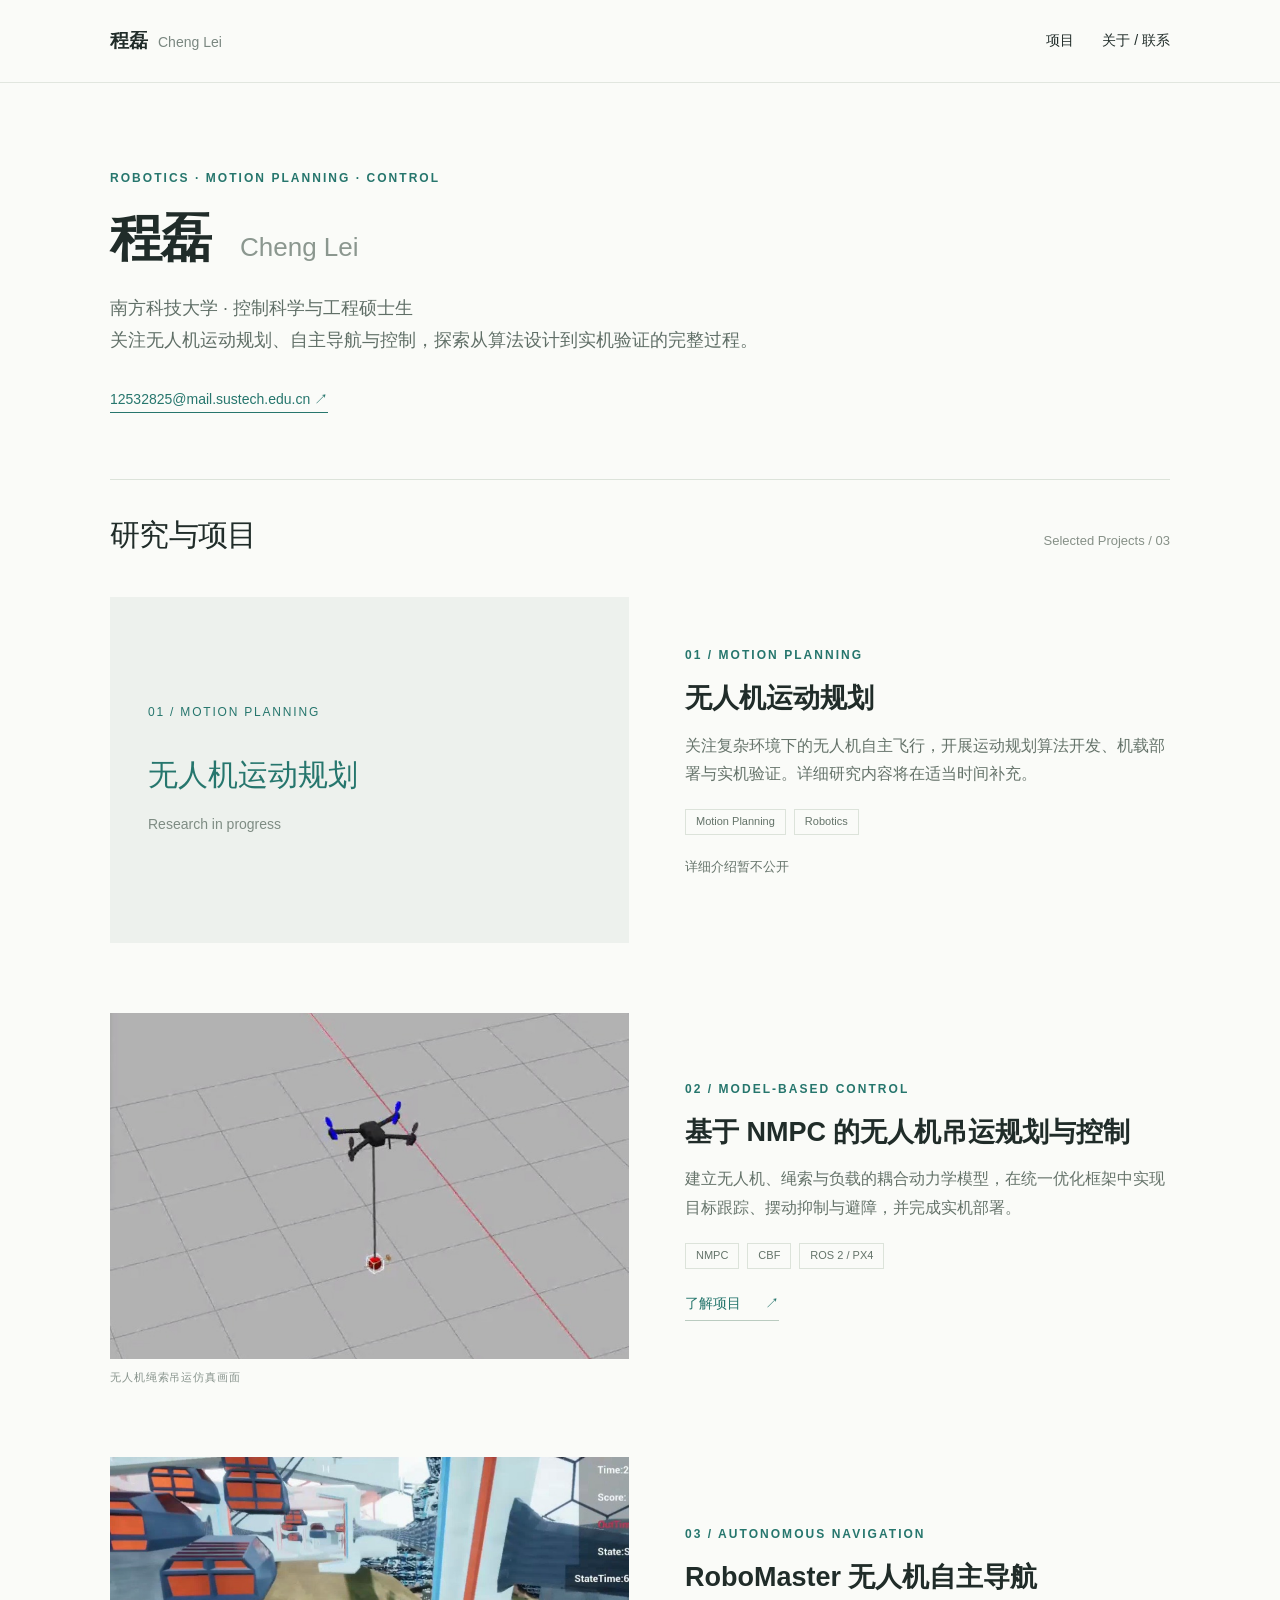
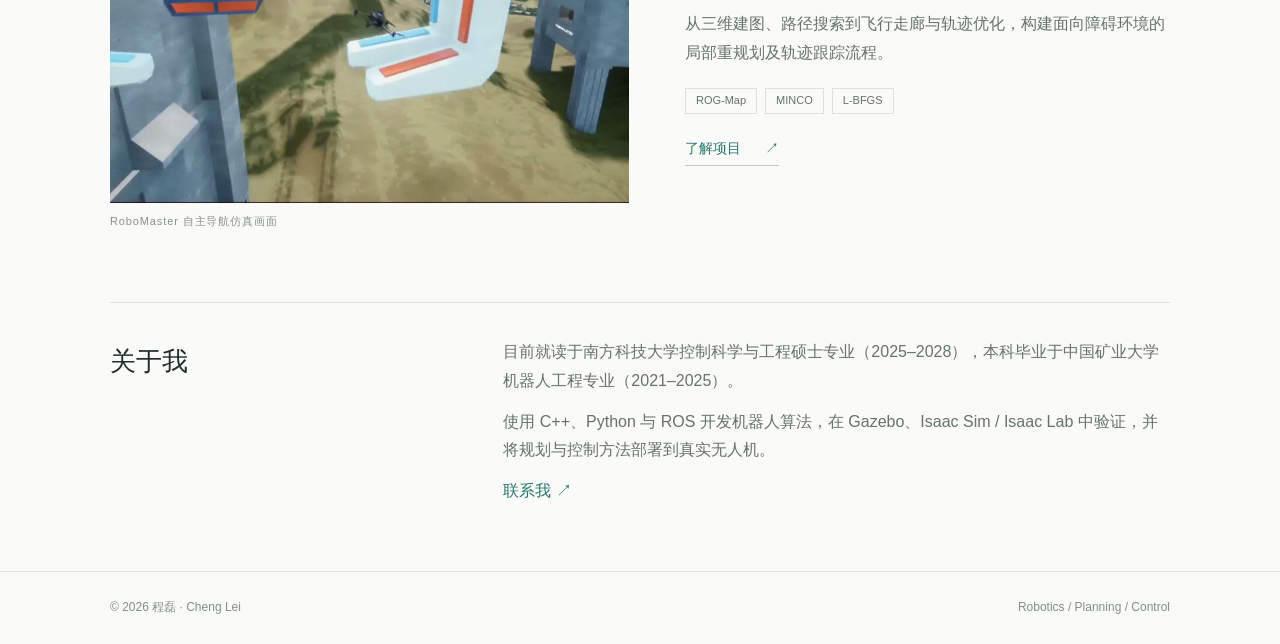
==== index.html @ 15f7917d "Publish public portfolio without research under review" ====
<!doctype html><html lang="zh-CN"><head><meta charset="utf-8"><meta name="viewport" content="width=device-width,initial-scale=1"><title>个人主页 · 程磊</title><meta name="description" content="程磊的机器人与无人机项目：学习式轨迹规划、NMPC 吊运控制与自主导航。"><link rel="icon" href="favicon.svg" type="image/svg+xml"><link rel="stylesheet" href="style.css"></head><body><header><nav><a class="brand" href="index.html">程磊<span>Cheng Lei</span></a><div class="navlinks"><a href="index.html#projects">项目</a><a href="index.html#about">关于 / 联系</a></div></nav></header><main class="wrap"><section class="hero"><div class="eyebrow">Robotics · Motion Planning · Control</div><h1>程磊 <span>Cheng Lei</span></h1><p>南方科技大学 · 控制科学与工程硕士生<br>关注无人机运动规划、自主导航与控制，探索从算法设计到实机验证的完整过程。</p><a class="contactlink" href="mailto:12532825@mail.sustech.edu.cn">12532825@mail.sustech.edu.cn ↗</a></section><section id="projects"><div class="sectionhead"><h2>研究与项目</h2><span>Selected Projects / 03</span></div><article class="project"><div class="public-project-visual" aria-hidden="true"><span>01 / MOTION PLANNING</span><strong>无人机运动规划</strong><small>Research in progress</small></div><div><div class="eyebrow">01 / Motion Planning</div><h3>无人机运动规划</h3><p>关注复杂环境下的无人机自主飞行，开展运动规划算法开发、机载部署与实机验证。详细研究内容将在适当时间补充。</p><div class="tags"><span class="tag">Motion Planning</span><span class="tag">Robotics</span></div><p class="pending">详细介绍暂不公开</p></div></article><article class="project"><div><a class="cover" href="nmpc.html" aria-label="查看基于 NMPC 的无人机吊运规划与控制"><img src="nmpc.jpg" alt="无人机绳索吊运仿真画面" loading="lazy" ></a><div class="caption">无人机绳索吊运仿真画面</div></div><div><div class="eyebrow">02 / Model-based control</div><h3><a href="nmpc.html">基于 NMPC 的无人机吊运规划与控制</a></h3><p>建立无人机、绳索与负载的耦合动力学模型，在统一优化框架中实现目标跟踪、摆动抑制与避障，并完成实机部署。</p><div class="tags"><span class="tag">NMPC</span><span class="tag">CBF</span><span class="tag">ROS 2 / PX4</span></div><a class="more" href="nmpc.html">了解项目 <span aria-hidden="true">↗</span></a></div></article><article class="project"><div><a class="cover" href="rmua.html" aria-label="查看RoboMaster 无人机自主导航"><img src="rmua.jpg" alt="RoboMaster 自主导航仿真画面" loading="lazy" ></a><div class="caption">RoboMaster 自主导航仿真画面</div></div><div><div class="eyebrow">03 / Autonomous navigation</div><h3><a href="rmua.html">RoboMaster 无人机自主导航</a></h3><p>从三维建图、路径搜索到飞行走廊与轨迹优化，构建面向障碍环境的局部重规划及轨迹跟踪流程。</p><div class="tags"><span class="tag">ROG-Map</span><span class="tag">MINCO</span><span class="tag">L-BFGS</span></div><a class="more" href="rmua.html">了解项目 <span aria-hidden="true">↗</span></a></div></article></section><section id="about" class="about"><h2>关于我</h2><div><p>目前就读于南方科技大学控制科学与工程硕士专业（2025–2028），本科毕业于中国矿业大学机器人工程专业（2021–2025）。</p><p>使用 C++、Python 与 ROS 开发机器人算法，在 Gazebo、Isaac Sim / Isaac Lab 中验证，并将规划与控制方法部署到真实无人机。</p><a class="email" href="mailto:12532825@mail.sustech.edu.cn">联系我 ↗</a></div></section></main><footer><div class="wrap footerline"><span>© 2026 程磊 · Cheng Lei</span><span>Robotics / Planning / Control</span></div></footer></body></html>
---- style.css ----
*{box-sizing:border-box}html{scroll-behavior:smooth;scroll-padding-top:90px}body{margin:0;background:#fafbf8;color:#202c29;font:16px/1.8 -apple-system,BlinkMacSystemFont,"Segoe UI","Noto Sans CJK SC",sans-serif}a{color:inherit;text-decoration:none}a:focus-visible{outline:3px solid #26766d;outline-offset:6px}header{border-bottom:1px solid #e1e6df;background:#fafbf8}nav{max-width:1120px;margin:auto;height:82px;display:flex;align-items:center;justify-content:space-between;padding:0 30px}.brand{font-size:19px;font-weight:650}.brand span{font-weight:400;color:#7a8780;margin-left:10px;font-size:14px}.navlinks{display:flex;gap:28px;font-size:14px}.wrap{max-width:1120px;margin:auto;padding:0 30px}.hero{padding:85px 0 65px;max-width:760px}.eyebrow{font-size:12px;letter-spacing:.17em;text-transform:uppercase;color:#26766d;font-weight:600}h1{font-size:52px;line-height:1.2;letter-spacing:-.035em;margin:17px 0 23px}h1 span{font-size:26px;color:#8b978f;font-weight:400;letter-spacing:0;margin-left:17px}.hero p{font-size:18px;color:#606f67;max-width:690px}.contactlink{display:inline-block;margin-top:12px;border-bottom:1px solid #26766d;font-size:14px;color:#26766d}.sectionhead{display:flex;align-items:baseline;justify-content:space-between;border-top:1px solid #dce3da;padding-top:28px;margin-bottom:35px}.sectionhead h2{font-size:30px;margin:0;font-weight:500;letter-spacing:-.025em}.sectionhead span{font-size:13px;color:#869087}.project{display:grid;grid-template-columns:1.07fr 1fr;gap:56px;align-items:center;margin-bottom:70px}.cover{display:block;overflow:hidden;background:#edf1ed}.cover img{display:block;width:100%;aspect-ratio:3/2;object-fit:cover;transition:transform .4s}.cover:hover img{transform:scale(1.025)}.caption{font-size:11px;letter-spacing:.08em;color:#87938c;margin:9px 0 0}.project h3{font-size:27px;line-height:1.45;margin:13px 0 13px;font-weight:600}.project h3 a:hover{color:#26766d}.project p{color:#65736a;margin:0}.tags{display:flex;gap:8px;flex-wrap:wrap;margin:20px 0}.tag{font-size:11px;border:1px solid #dce3da;padding:2px 10px;color:#647369}.more{display:inline-flex;gap:24px;color:#26766d;font-size:14px;border-bottom:1px solid #bacbc0;padding-bottom:4px}.about{padding:35px 0 65px;display:grid;grid-template-columns:1fr 2fr;gap:60px;border-top:1px solid #dce3da}.about h2{font-size:26px;font-weight:500;margin:0}.about p{margin:0 0 12px;color:#65736a}.email{color:#26766d}footer{border-top:1px solid #dce3da;color:#829087;font-size:12px;padding:25px 0}.footerline{display:flex;justify-content:space-between}.back{display:inline-block;font-size:13px;color:#68796e;margin:32px 0 0}.detailhero{padding:38px 0 36px;max-width:920px}.detailhero h1{font-size:41px;line-height:1.4;margin:15px 0}.subtitle{color:#819087;font-size:16px}.detailhero .lead{font-size:18px;color:#647369}.detailcover{width:100%;max-height:510px;object-fit:contain;background:#edf1ed}.metrics{display:grid;grid-template-columns:repeat(3,1fr);border-top:1px solid #dce3da;border-bottom:1px solid #dce3da;padding:30px 0;margin:45px 0 65px}.metric{padding:0 25px;border-right:1px solid #dce3da}.metric:last-child{border:none}.metric strong{display:block;font-size:28px;font-weight:500}.metric span{font-size:13px;color:#7c8981}.detailsection{display:grid;grid-template-columns:220px 1fr;gap:40px;margin:55px 0}.detailsection h2{font-size:24px;font-weight:500;margin:0}.detailsection p{color:#65736a;margin-top:0}.flow{list-style:none;padding:0;margin:0;display:flex;flex-wrap:wrap;gap:12px}.flow li{border:1px solid #dce3da;padding:8px 13px;font-size:13px;color:#526b5f}.flow li:not(:last-child)::after{content:' →';color:#96a69c;margin-left:12px}.step{padding:0 0 22px;margin-bottom:24px;border-bottom:1px solid #e1e6df}.step h3{font-size:18px;margin:0 0 8px;font-weight:600}.step:last-child{border:none}.videogrid{display:grid;grid-template-columns:1fr 1fr;gap:20px}.videoempty{aspect-ratio:16/9;display:flex;flex-direction:column;align-items:center;justify-content:center;background:#eef1eb;border:1px solid #dfe6dc;color:#849188;text-align:center}.play{font-size:26px;margin-bottom:6px}.videoempty span{font-size:12px}.videotitle{font-size:14px;margin:12px 0 0!important}.pending{font-size:13px;color:#8c978d;margin:16px 0!important}.next{border-top:1px solid #dce3da;padding:28px 0 55px;display:flex;justify-content:space-between;font-size:14px;color:#26766d}@media(max-width:700px){nav{height:70px;padding:0 22px}.brand span{display:none}.navlinks{gap:20px}.wrap{padding:0 22px}.hero{padding:50px 0 40px}h1{font-size:42px}h1 span{font-size:20px}.hero p{font-size:16px}.sectionhead h2{font-size:25px}.project{grid-template-columns:1fr;gap:22px;margin-bottom:52px}.project h3{font-size:24px;margin-top:7px}.about,.detailsection{grid-template-columns:1fr;gap:18px}.about{padding-bottom:40px}.detailhero h1{font-size:30px}.detailhero .lead{font-size:16px}.metrics{margin:30px 0 40px;padding:23px 0}.metric{padding:0 12px}.metric:first-child{padding-left:0}.metric strong{font-size:20px}.metric span{font-size:11px}.videogrid{grid-template-columns:1fr}.footerline{display:block}.footerline span{display:block}.next{gap:20px}.detailsection{margin:38px 0}}@media(prefers-reduced-motion:reduce){html{scroll-behavior:auto}.cover img{transition:none}}
.public-project-visual{aspect-ratio:3/2;background:#edf1ed;display:flex;flex-direction:column;justify-content:center;padding:38px;color:#26766d}.public-project-visual span{font-size:12px;letter-spacing:.15em}.public-project-visual strong{font-size:30px;font-weight:500;margin:25px 0 10px}.public-project-visual small{color:#7e8c83;font-size:14px}
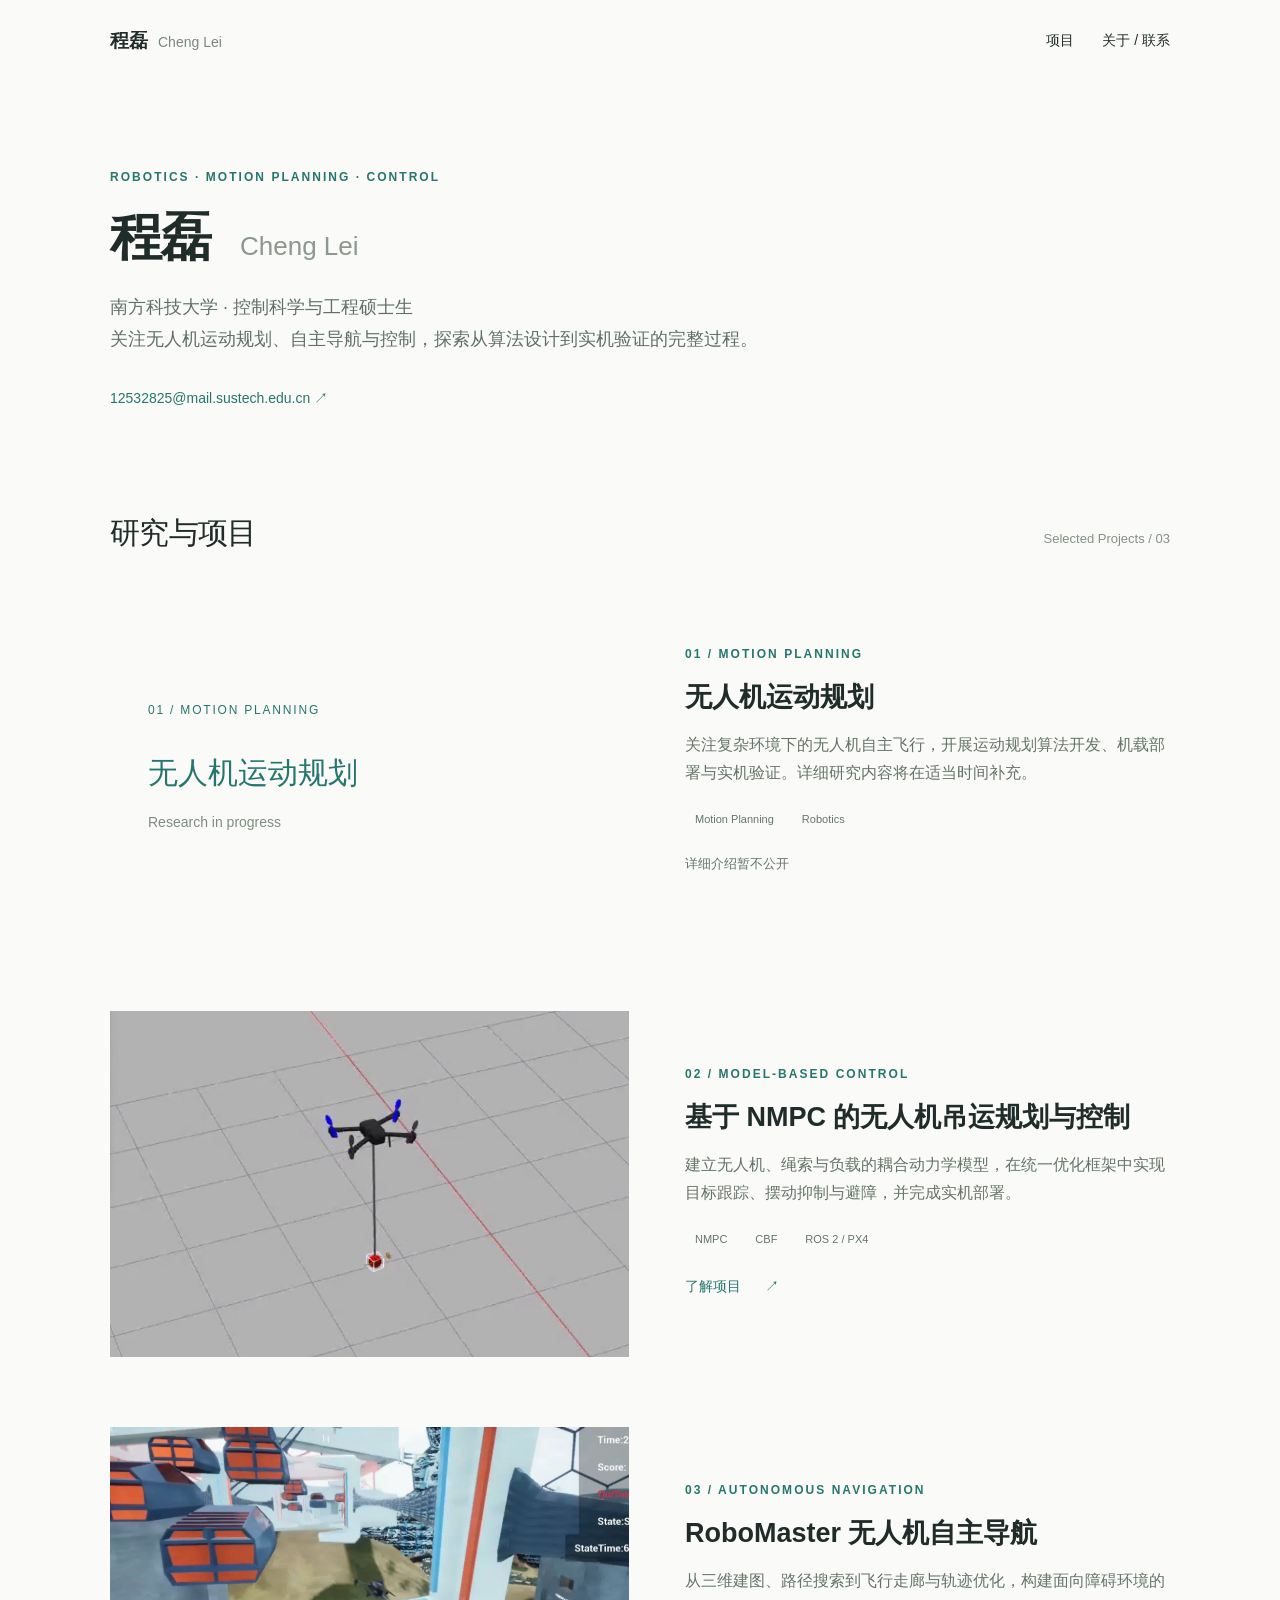
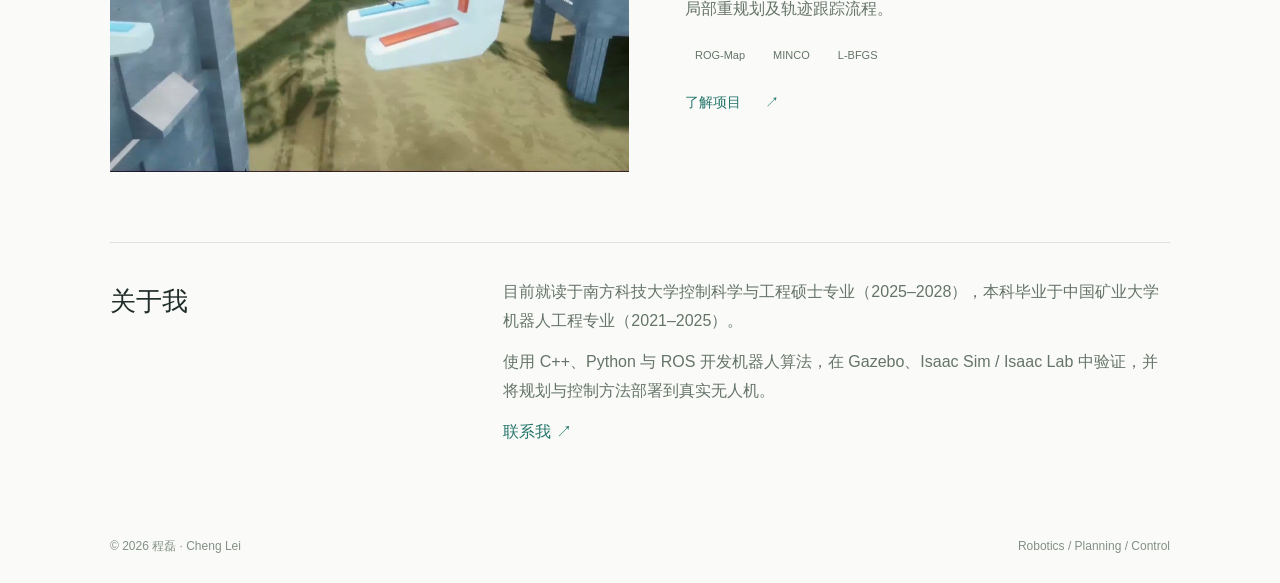
==== commit d64ae705: "Simplify project layouts: remove captions, metrics and gray borders么" ====
--- a/index.html
+++ b/index.html
@@ -1 +1 @@
-<!doctype html><html lang="zh-CN"><head><meta charset="utf-8"><meta name="viewport" content="width=device-width,initial-scale=1"><title>个人主页 · 程磊</title><meta name="description" content="程磊的机器人与无人机项目：学习式轨迹规划、NMPC 吊运控制与自主导航。"><link rel="icon" href="favicon.svg" type="image/svg+xml"><link rel="stylesheet" href="style.css"></head><body><header><nav><a class="brand" href="index.html">程磊<span>Cheng Lei</span></a><div class="navlinks"><a href="index.html#projects">项目</a><a href="index.html#about">关于 / 联系</a></div></nav></header><main class="wrap"><section class="hero"><div class="eyebrow">Robotics · Motion Planning · Control</div><h1>程磊 <span>Cheng Lei</span></h1><p>南方科技大学 · 控制科学与工程硕士生<br>关注无人机运动规划、自主导航与控制，探索从算法设计到实机验证的完整过程。</p><a class="contactlink" href="mailto:12532825@mail.sustech.edu.cn">12532825@mail.sustech.edu.cn ↗</a></section><section id="projects"><div class="sectionhead"><h2>研究与项目</h2><span>Selected Projects / 03</span></div><article class="project"><div class="public-project-visual" aria-hidden="true"><span>01 / MOTION PLANNING</span><strong>无人机运动规划</strong><small>Research in progress</small></div><div><div class="eyebrow">01 / Motion Planning</div><h3>无人机运动规划</h3><p>关注复杂环境下的无人机自主飞行，开展运动规划算法开发、机载部署与实机验证。详细研究内容将在适当时间补充。</p><div class="tags"><span class="tag">Motion Planning</span><span class="tag">Robotics</span></div><p class="pending">详细介绍暂不公开</p></div></article><article class="project"><div><a class="cover" href="nmpc.html" aria-label="查看基于 NMPC 的无人机吊运规划与控制"><img src="nmpc.jpg" alt="无人机绳索吊运仿真画面" loading="lazy" ></a><div class="caption">无人机绳索吊运仿真画面</div></div><div><div class="eyebrow">02 / Model-based control</div><h3><a href="nmpc.html">基于 NMPC 的无人机吊运规划与控制</a></h3><p>建立无人机、绳索与负载的耦合动力学模型，在统一优化框架中实现目标跟踪、摆动抑制与避障，并完成实机部署。</p><div class="tags"><span class="tag">NMPC</span><span class="tag">CBF</span><span class="tag">ROS 2 / PX4</span></div><a class="more" href="nmpc.html">了解项目 <span aria-hidden="true">↗</span></a></div></article><article class="project"><div><a class="cover" href="rmua.html" aria-label="查看RoboMaster 无人机自主导航"><img src="rmua.jpg" alt="RoboMaster 自主导航仿真画面" loading="lazy" ></a><div class="caption">RoboMaster 自主导航仿真画面</div></div><div><div class="eyebrow">03 / Autonomous navigation</div><h3><a href="rmua.html">RoboMaster 无人机自主导航</a></h3><p>从三维建图、路径搜索到飞行走廊与轨迹优化，构建面向障碍环境的局部重规划及轨迹跟踪流程。</p><div class="tags"><span class="tag">ROG-Map</span><span class="tag">MINCO</span><span class="tag">L-BFGS</span></div><a class="more" href="rmua.html">了解项目 <span aria-hidden="true">↗</span></a></div></article></section><section id="about" class="about"><h2>关于我</h2><div><p>目前就读于南方科技大学控制科学与工程硕士专业（2025–2028），本科毕业于中国矿业大学机器人工程专业（2021–2025）。</p><p>使用 C++、Python 与 ROS 开发机器人算法，在 Gazebo、Isaac Sim / Isaac Lab 中验证，并将规划与控制方法部署到真实无人机。</p><a class="email" href="mailto:12532825@mail.sustech.edu.cn">联系我 ↗</a></div></section></main><footer><div class="wrap footerline"><span>© 2026 程磊 · Cheng Lei</span><span>Robotics / Planning / Control</span></div></footer></body></html>+<!doctype html><html lang="zh-CN"><head><meta charset="utf-8"><meta name="viewport" content="width=device-width,initial-scale=1"><title>个人主页 · 程磊</title><meta name="description" content="程磊的机器人与无人机项目：学习式轨迹规划、NMPC 吊运控制与自主导航。"><link rel="icon" href="favicon.svg" type="image/svg+xml"><link rel="stylesheet" href="style.css"></head><body><header><nav><a class="brand" href="index.html">程磊<span>Cheng Lei</span></a><div class="navlinks"><a href="index.html#projects">项目</a><a href="index.html#about">关于 / 联系</a></div></nav></header><main class="wrap"><section class="hero"><div class="eyebrow">Robotics · Motion Planning · Control</div><h1>程磊 <span>Cheng Lei</span></h1><p>南方科技大学 · 控制科学与工程硕士生<br>关注无人机运动规划、自主导航与控制，探索从算法设计到实机验证的完整过程。</p><a class="contactlink" href="mailto:12532825@mail.sustech.edu.cn">12532825@mail.sustech.edu.cn ↗</a></section><section id="projects"><div class="sectionhead"><h2>研究与项目</h2><span>Selected Projects / 03</span></div><article class="project"><div class="public-project-visual" aria-hidden="true"><span>01 / MOTION PLANNING</span><strong>无人机运动规划</strong><small>Research in progress</small></div><div><div class="eyebrow">01 / Motion Planning</div><h3>无人机运动规划</h3><p>关注复杂环境下的无人机自主飞行，开展运动规划算法开发、机载部署与实机验证。详细研究内容将在适当时间补充。</p><div class="tags"><span class="tag">Motion Planning</span><span class="tag">Robotics</span></div><p class="pending">详细介绍暂不公开</p></div></article><article class="project"><div><a class="cover" href="nmpc.html" aria-label="查看基于 NMPC 的无人机吊运规划与控制"><img src="nmpc.jpg" alt="无人机绳索吊运仿真画面" loading="lazy" ></a></div><div><div class="eyebrow">02 / Model-based control</div><h3><a href="nmpc.html">基于 NMPC 的无人机吊运规划与控制</a></h3><p>建立无人机、绳索与负载的耦合动力学模型，在统一优化框架中实现目标跟踪、摆动抑制与避障，并完成实机部署。</p><div class="tags"><span class="tag">NMPC</span><span class="tag">CBF</span><span class="tag">ROS 2 / PX4</span></div><a class="more" href="nmpc.html">了解项目 <span aria-hidden="true">↗</span></a></div></article><article class="project"><div><a class="cover" href="rmua.html" aria-label="查看RoboMaster 无人机自主导航"><img src="rmua.jpg" alt="RoboMaster 自主导航仿真画面" loading="lazy" ></a></div><div><div class="eyebrow">03 / Autonomous navigation</div><h3><a href="rmua.html">RoboMaster 无人机自主导航</a></h3><p>从三维建图、路径搜索到飞行走廊与轨迹优化，构建面向障碍环境的局部重规划及轨迹跟踪流程。</p><div class="tags"><span class="tag">ROG-Map</span><span class="tag">MINCO</span><span class="tag">L-BFGS</span></div><a class="more" href="rmua.html">了解项目 <span aria-hidden="true">↗</span></a></div></article></section><section id="about" class="about"><h2>关于我</h2><div><p>目前就读于南方科技大学控制科学与工程硕士专业（2025–2028），本科毕业于中国矿业大学机器人工程专业（2021–2025）。</p><p>使用 C++、Python 与 ROS 开发机器人算法，在 Gazebo、Isaac Sim / Isaac Lab 中验证，并将规划与控制方法部署到真实无人机。</p><a class="email" href="mailto:12532825@mail.sustech.edu.cn">联系我 ↗</a></div></section></main><footer><div class="wrap footerline"><span>© 2026 程磊 · Cheng Lei</span><span>Robotics / Planning / Control</span></div></footer></body></html>
--- a/style.css
+++ b/style.css
@@ -1,2 +1,2 @@
-*{box-sizing:border-box}html{scroll-behavior:smooth;scroll-padding-top:90px}body{margin:0;background:#fafbf8;color:#202c29;font:16px/1.8 -apple-system,BlinkMacSystemFont,"Segoe UI","Noto Sans CJK SC",sans-serif}a{color:inherit;text-decoration:none}a:focus-visible{outline:3px solid #26766d;outline-offset:6px}header{border-bottom:1px solid #e1e6df;background:#fafbf8}nav{max-width:1120px;margin:auto;height:82px;display:flex;align-items:center;justify-content:space-between;padding:0 30px}.brand{font-size:19px;font-weight:650}.brand span{font-weight:400;color:#7a8780;margin-left:10px;font-size:14px}.navlinks{display:flex;gap:28px;font-size:14px}.wrap{max-width:1120px;margin:auto;padding:0 30px}.hero{padding:85px 0 65px;max-width:760px}.eyebrow{font-size:12px;letter-spacing:.17em;text-transform:uppercase;color:#26766d;font-weight:600}h1{font-size:52px;line-height:1.2;letter-spacing:-.035em;margin:17px 0 23px}h1 span{font-size:26px;color:#8b978f;font-weight:400;letter-spacing:0;margin-left:17px}.hero p{font-size:18px;color:#606f67;max-width:690px}.contactlink{display:inline-block;margin-top:12px;border-bottom:1px solid #26766d;font-size:14px;color:#26766d}.sectionhead{display:flex;align-items:baseline;justify-content:space-between;border-top:1px solid #dce3da;padding-top:28px;margin-bottom:35px}.sectionhead h2{font-size:30px;margin:0;font-weight:500;letter-spacing:-.025em}.sectionhead span{font-size:13px;color:#869087}.project{display:grid;grid-template-columns:1.07fr 1fr;gap:56px;align-items:center;margin-bottom:70px}.cover{display:block;overflow:hidden;background:#edf1ed}.cover img{display:block;width:100%;aspect-ratio:3/2;object-fit:cover;transition:transform .4s}.cover:hover img{transform:scale(1.025)}.caption{font-size:11px;letter-spacing:.08em;color:#87938c;margin:9px 0 0}.project h3{font-size:27px;line-height:1.45;margin:13px 0 13px;font-weight:600}.project h3 a:hover{color:#26766d}.project p{color:#65736a;margin:0}.tags{display:flex;gap:8px;flex-wrap:wrap;margin:20px 0}.tag{font-size:11px;border:1px solid #dce3da;padding:2px 10px;color:#647369}.more{display:inline-flex;gap:24px;color:#26766d;font-size:14px;border-bottom:1px solid #bacbc0;padding-bottom:4px}.about{padding:35px 0 65px;display:grid;grid-template-columns:1fr 2fr;gap:60px;border-top:1px solid #dce3da}.about h2{font-size:26px;font-weight:500;margin:0}.about p{margin:0 0 12px;color:#65736a}.email{color:#26766d}footer{border-top:1px solid #dce3da;color:#829087;font-size:12px;padding:25px 0}.footerline{display:flex;justify-content:space-between}.back{display:inline-block;font-size:13px;color:#68796e;margin:32px 0 0}.detailhero{padding:38px 0 36px;max-width:920px}.detailhero h1{font-size:41px;line-height:1.4;margin:15px 0}.subtitle{color:#819087;font-size:16px}.detailhero .lead{font-size:18px;color:#647369}.detailcover{width:100%;max-height:510px;object-fit:contain;background:#edf1ed}.metrics{display:grid;grid-template-columns:repeat(3,1fr);border-top:1px solid #dce3da;border-bottom:1px solid #dce3da;padding:30px 0;margin:45px 0 65px}.metric{padding:0 25px;border-right:1px solid #dce3da}.metric:last-child{border:none}.metric strong{display:block;font-size:28px;font-weight:500}.metric span{font-size:13px;color:#7c8981}.detailsection{display:grid;grid-template-columns:220px 1fr;gap:40px;margin:55px 0}.detailsection h2{font-size:24px;font-weight:500;margin:0}.detailsection p{color:#65736a;margin-top:0}.flow{list-style:none;padding:0;margin:0;display:flex;flex-wrap:wrap;gap:12px}.flow li{border:1px solid #dce3da;padding:8px 13px;font-size:13px;color:#526b5f}.flow li:not(:last-child)::after{content:' →';color:#96a69c;margin-left:12px}.step{padding:0 0 22px;margin-bottom:24px;border-bottom:1px solid #e1e6df}.step h3{font-size:18px;margin:0 0 8px;font-weight:600}.step:last-child{border:none}.videogrid{display:grid;grid-template-columns:1fr 1fr;gap:20px}.videoempty{aspect-ratio:16/9;display:flex;flex-direction:column;align-items:center;justify-content:center;background:#eef1eb;border:1px solid #dfe6dc;color:#849188;text-align:center}.play{font-size:26px;margin-bottom:6px}.videoempty span{font-size:12px}.videotitle{font-size:14px;margin:12px 0 0!important}.pending{font-size:13px;color:#8c978d;margin:16px 0!important}.next{border-top:1px solid #dce3da;padding:28px 0 55px;display:flex;justify-content:space-between;font-size:14px;color:#26766d}@media(max-width:700px){nav{height:70px;padding:0 22px}.brand span{display:none}.navlinks{gap:20px}.wrap{padding:0 22px}.hero{padding:50px 0 40px}h1{font-size:42px}h1 span{font-size:20px}.hero p{font-size:16px}.sectionhead h2{font-size:25px}.project{grid-template-columns:1fr;gap:22px;margin-bottom:52px}.project h3{font-size:24px;margin-top:7px}.about,.detailsection{grid-template-columns:1fr;gap:18px}.about{padding-bottom:40px}.detailhero h1{font-size:30px}.detailhero .lead{font-size:16px}.metrics{margin:30px 0 40px;padding:23px 0}.metric{padding:0 12px}.metric:first-child{padding-left:0}.metric strong{font-size:20px}.metric span{font-size:11px}.videogrid{grid-template-columns:1fr}.footerline{display:block}.footerline span{display:block}.next{gap:20px}.detailsection{margin:38px 0}}@media(prefers-reduced-motion:reduce){html{scroll-behavior:auto}.cover img{transition:none}}
-.public-project-visual{aspect-ratio:3/2;background:#edf1ed;display:flex;flex-direction:column;justify-content:center;padding:38px;color:#26766d}.public-project-visual span{font-size:12px;letter-spacing:.15em}.public-project-visual strong{font-size:30px;font-weight:500;margin:25px 0 10px}.public-project-visual small{color:#7e8c83;font-size:14px}
+*{box-sizing:border-box}html{scroll-behavior:smooth;scroll-padding-top:90px}body{margin:0;background:#fafbf8;color:#202c29;font:16px/1.8 -apple-system,BlinkMacSystemFont,"Segoe UI","Noto Sans CJK SC",sans-serif}a{color:inherit;text-decoration:none}a:focus-visible{outline:3px solid #26766d;outline-offset:6px}header{background:#fafbf8}nav{max-width:1120px;margin:auto;height:82px;display:flex;align-items:center;justify-content:space-between;padding:0 30px}.brand{font-size:19px;font-weight:650}.brand span{font-weight:400;color:#7a8780;margin-left:10px;font-size:14px}.navlinks{display:flex;gap:28px;font-size:14px}.wrap{max-width:1120px;margin:auto;padding:0 30px}.hero{padding:85px 0 65px;max-width:760px}.eyebrow{font-size:12px;letter-spacing:.17em;text-transform:uppercase;color:#26766d;font-weight:600}h1{font-size:52px;line-height:1.2;letter-spacing:-.035em;margin:17px 0 23px}h1 span{font-size:26px;color:#8b978f;font-weight:400;letter-spacing:0;margin-left:17px}.hero p{font-size:18px;color:#606f67;max-width:690px}.contactlink{display:inline-block;margin-top:12px;font-size:14px;color:#26766d}.sectionhead{display:flex;align-items:baseline;justify-content:space-between;padding-top:28px;margin-bottom:35px}.sectionhead h2{font-size:30px;margin:0;font-weight:500;letter-spacing:-.025em}.sectionhead span{font-size:13px;color:#869087}.project{display:grid;grid-template-columns:1.07fr 1fr;gap:56px;align-items:center;margin-bottom:70px}.cover{display:block;overflow:hidden}.cover img{display:block;width:100%;aspect-ratio:3/2;object-fit:cover;transition:transform .4s}.cover:hover img{transform:scale(1.025)}.caption{font-size:11px;letter-spacing:.08em;color:#87938c;margin:9px 0 0}.project h3{font-size:27px;line-height:1.45;margin:13px 0 13px;font-weight:600}.project h3 a:hover{color:#26766d}.project p{color:#65736a;margin:0}.tags{display:flex;gap:8px;flex-wrap:wrap;margin:20px 0}.tag{font-size:11px;padding:2px 10px;color:#647369}.more{display:inline-flex;gap:24px;color:#26766d;font-size:14px;padding-bottom:4px}.about{padding:35px 0 65px;display:grid;grid-template-columns:1fr 2fr;gap:60px;border-top:1px solid #dce3da}.about h2{font-size:26px;font-weight:500;margin:0}.about p{margin:0 0 12px;color:#65736a}.email{color:#26766d}footer{color:#829087;font-size:12px;padding:25px 0}.footerline{display:flex;justify-content:space-between}.back{display:inline-block;font-size:13px;color:#68796e;margin:32px 0 0}.detailhero{padding:38px 0 36px;max-width:920px}.detailhero h1{font-size:41px;line-height:1.4;margin:15px 0}.subtitle{color:#819087;font-size:16px}.detailhero .lead{font-size:18px;color:#647369}.detailcover{display:block;width:100%;height:auto}.metrics{display:grid;grid-template-columns:repeat(3,1fr);padding:30px 0;margin:45px 0 65px}.metric{padding:0 25px;border-right:1px solid #dce3da}.metric:last-child{border:none}.metric strong{display:block;font-size:28px;font-weight:500}.metric span{font-size:13px;color:#7c8981}.detailsection{display:grid;grid-template-columns:220px 1fr;gap:40px;margin:55px 0}.detailsection h2{font-size:24px;font-weight:500;margin:0}.detailsection p{color:#65736a;margin-top:0}.flow{list-style:none;padding:0;margin:0;display:flex;flex-wrap:wrap;gap:12px}.flow li{padding:8px 13px;font-size:13px;color:#526b5f}.flow li:not(:last-child)::after{content:' →';color:#96a69c;margin-left:12px}.step{padding:0 0 22px;margin-bottom:24px;border-bottom:1px solid #e1e6df}.step h3{font-size:18px;margin:0 0 8px;font-weight:600}.step:last-child{border:none}.videogrid{display:grid;grid-template-columns:1fr 1fr;gap:20px}.videoempty{aspect-ratio:16/9;display:flex;flex-direction:column;align-items:center;justify-content:center;background:transparent;color:#849188;text-align:center}.play{font-size:26px;margin-bottom:6px}.videoempty span{font-size:12px}.videotitle{font-size:14px;margin:12px 0 0!important}.pending{font-size:13px;color:#8c978d;margin:16px 0!important}.next{padding:28px 0 55px;display:flex;justify-content:space-between;font-size:14px;color:#26766d}@media(max-width:700px){nav{height:70px;padding:0 22px}.brand span{display:none}.navlinks{gap:20px}.wrap{padding:0 22px}.hero{padding:50px 0 40px}h1{font-size:42px}h1 span{font-size:20px}.hero p{font-size:16px}.sectionhead h2{font-size:25px}.project{grid-template-columns:1fr;gap:22px;margin-bottom:52px}.project h3{font-size:24px;margin-top:7px}.about,.detailsection{grid-template-columns:1fr;gap:18px}.about{padding-bottom:40px}.detailhero h1{font-size:30px}.detailhero .lead{font-size:16px}.metrics{margin:30px 0 40px;padding:23px 0}.metric{padding:0 12px}.metric:first-child{padding-left:0}.metric strong{font-size:20px}.metric span{font-size:11px}.videogrid{grid-template-columns:1fr}.footerline{display:block}.footerline span{display:block}.next{gap:20px}.detailsection{margin:38px 0}}@media(prefers-reduced-motion:reduce){html{scroll-behavior:auto}.cover img{transition:none}}
+.public-project-visual{aspect-ratio:3/2;background:transparent;display:flex;flex-direction:column;justify-content:center;padding:38px;color:#26766d}.public-project-visual span{font-size:12px;letter-spacing:.15em}.public-project-visual strong{font-size:30px;font-weight:500;margin:25px 0 10px}.public-project-visual small{color:#7e8c83;font-size:14px}
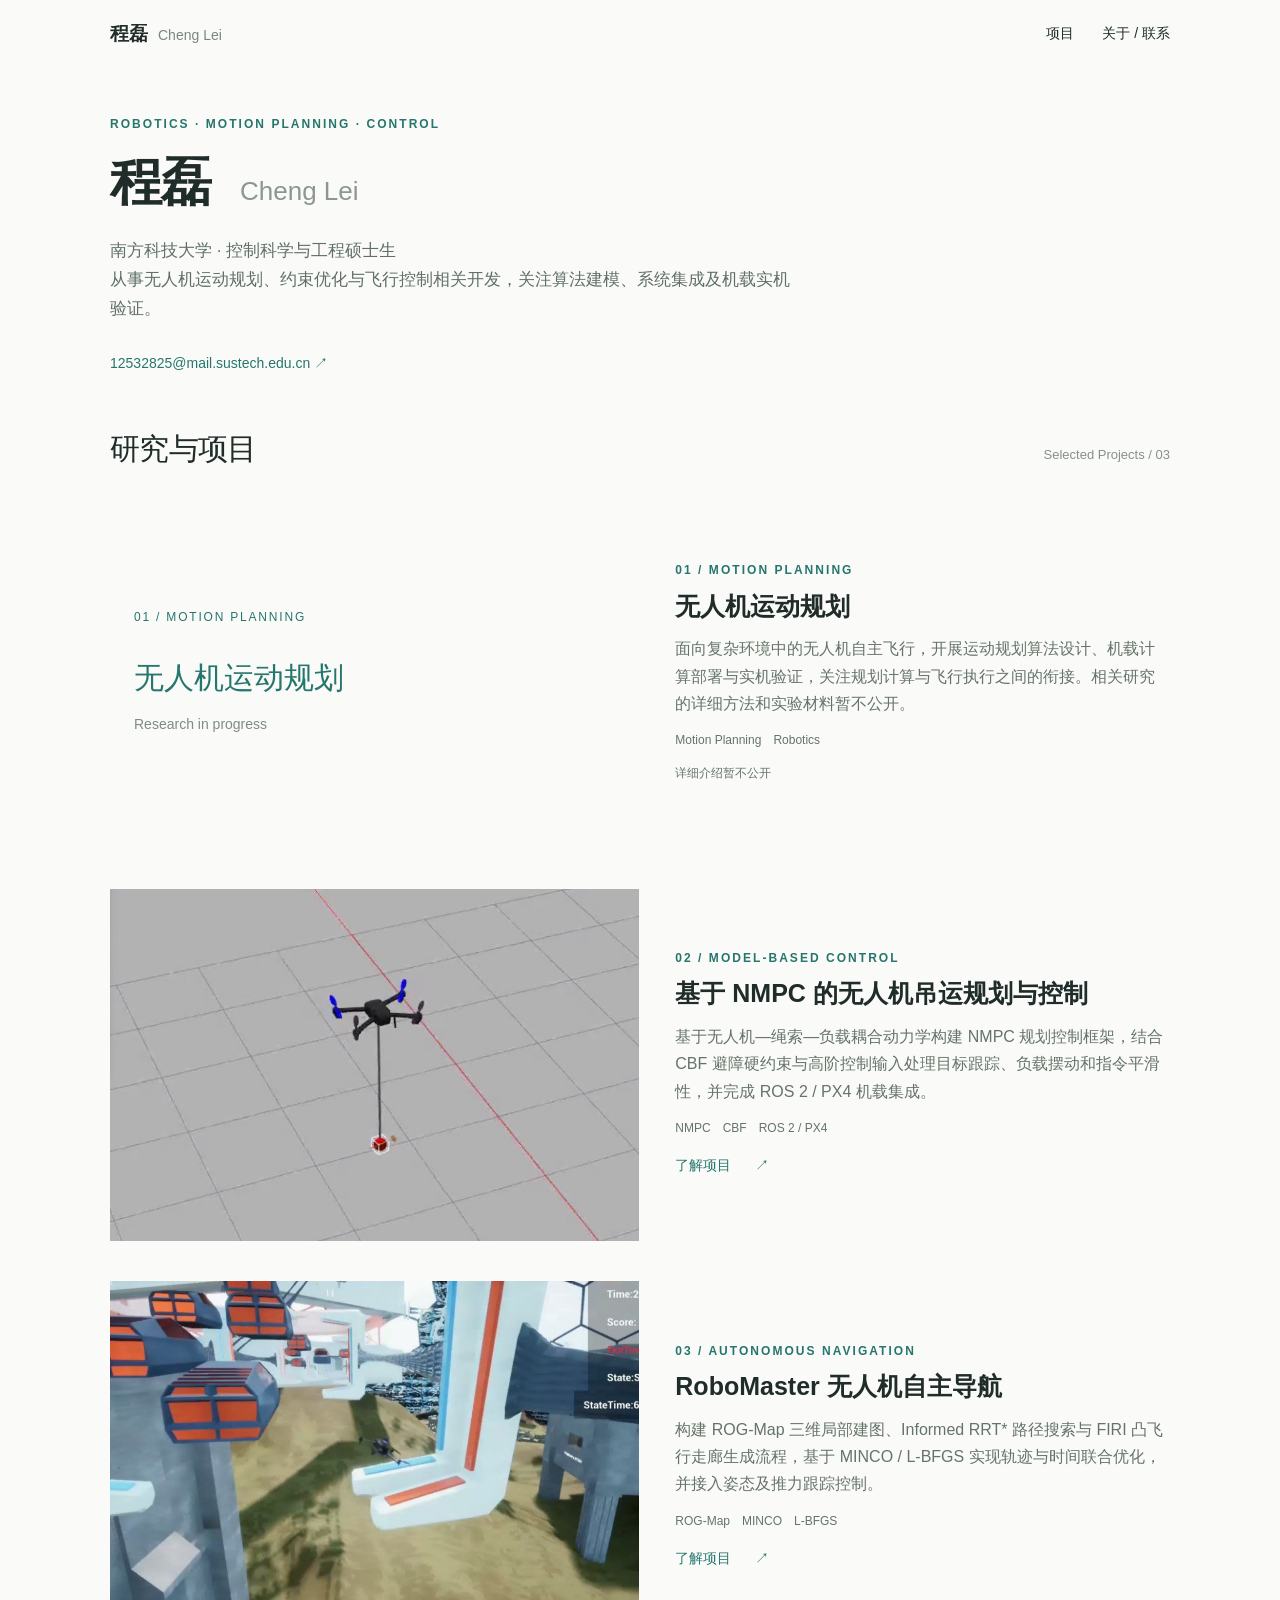
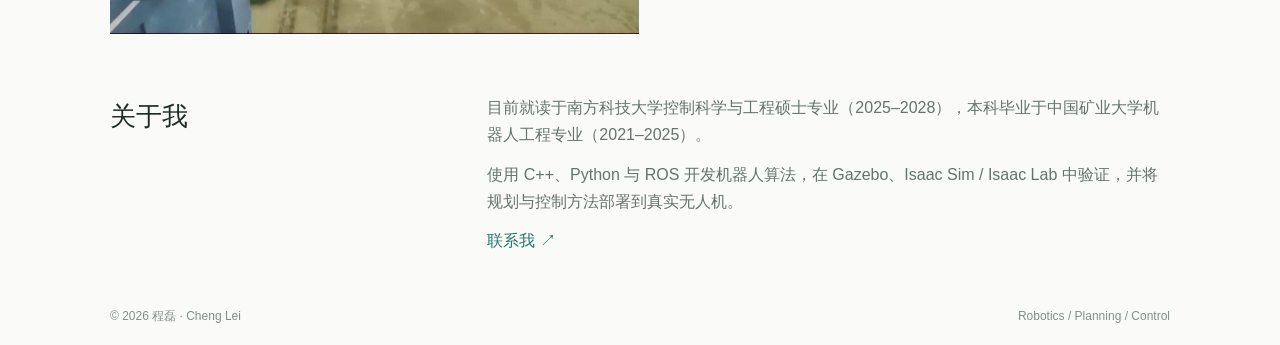
==== commit 66e31f07: "Rewrite engineering project descriptions and compact page layouts" ====
--- a/index.html
+++ b/index.html
@@ -1 +1 @@
-<!doctype html><html lang="zh-CN"><head><meta charset="utf-8"><meta name="viewport" content="width=device-width,initial-scale=1"><title>个人主页 · 程磊</title><meta name="description" content="程磊的机器人与无人机项目：学习式轨迹规划、NMPC 吊运控制与自主导航。"><link rel="icon" href="favicon.svg" type="image/svg+xml"><link rel="stylesheet" href="style.css"></head><body><header><nav><a class="brand" href="index.html">程磊<span>Cheng Lei</span></a><div class="navlinks"><a href="index.html#projects">项目</a><a href="index.html#about">关于 / 联系</a></div></nav></header><main class="wrap"><section class="hero"><div class="eyebrow">Robotics · Motion Planning · Control</div><h1>程磊 <span>Cheng Lei</span></h1><p>南方科技大学 · 控制科学与工程硕士生<br>关注无人机运动规划、自主导航与控制，探索从算法设计到实机验证的完整过程。</p><a class="contactlink" href="mailto:12532825@mail.sustech.edu.cn">12532825@mail.sustech.edu.cn ↗</a></section><section id="projects"><div class="sectionhead"><h2>研究与项目</h2><span>Selected Projects / 03</span></div><article class="project"><div class="public-project-visual" aria-hidden="true"><span>01 / MOTION PLANNING</span><strong>无人机运动规划</strong><small>Research in progress</small></div><div><div class="eyebrow">01 / Motion Planning</div><h3>无人机运动规划</h3><p>关注复杂环境下的无人机自主飞行，开展运动规划算法开发、机载部署与实机验证。详细研究内容将在适当时间补充。</p><div class="tags"><span class="tag">Motion Planning</span><span class="tag">Robotics</span></div><p class="pending">详细介绍暂不公开</p></div></article><article class="project"><div><a class="cover" href="nmpc.html" aria-label="查看基于 NMPC 的无人机吊运规划与控制"><img src="nmpc.jpg" alt="无人机绳索吊运仿真画面" loading="lazy" ></a></div><div><div class="eyebrow">02 / Model-based control</div><h3><a href="nmpc.html">基于 NMPC 的无人机吊运规划与控制</a></h3><p>建立无人机、绳索与负载的耦合动力学模型，在统一优化框架中实现目标跟踪、摆动抑制与避障，并完成实机部署。</p><div class="tags"><span class="tag">NMPC</span><span class="tag">CBF</span><span class="tag">ROS 2 / PX4</span></div><a class="more" href="nmpc.html">了解项目 <span aria-hidden="true">↗</span></a></div></article><article class="project"><div><a class="cover" href="rmua.html" aria-label="查看RoboMaster 无人机自主导航"><img src="rmua.jpg" alt="RoboMaster 自主导航仿真画面" loading="lazy" ></a></div><div><div class="eyebrow">03 / Autonomous navigation</div><h3><a href="rmua.html">RoboMaster 无人机自主导航</a></h3><p>从三维建图、路径搜索到飞行走廊与轨迹优化，构建面向障碍环境的局部重规划及轨迹跟踪流程。</p><div class="tags"><span class="tag">ROG-Map</span><span class="tag">MINCO</span><span class="tag">L-BFGS</span></div><a class="more" href="rmua.html">了解项目 <span aria-hidden="true">↗</span></a></div></article></section><section id="about" class="about"><h2>关于我</h2><div><p>目前就读于南方科技大学控制科学与工程硕士专业（2025–2028），本科毕业于中国矿业大学机器人工程专业（2021–2025）。</p><p>使用 C++、Python 与 ROS 开发机器人算法，在 Gazebo、Isaac Sim / Isaac Lab 中验证，并将规划与控制方法部署到真实无人机。</p><a class="email" href="mailto:12532825@mail.sustech.edu.cn">联系我 ↗</a></div></section></main><footer><div class="wrap footerline"><span>© 2026 程磊 · Cheng Lei</span><span>Robotics / Planning / Control</span></div></footer></body></html>+<!doctype html><html lang="zh-CN"><head><meta charset="utf-8"><meta name="viewport" content="width=device-width,initial-scale=1"><title>个人主页 · 程磊</title><meta name="description" content="程磊的机器人与无人机项目：学习式轨迹规划、NMPC 吊运控制与自主导航。"><link rel="icon" href="favicon.svg" type="image/svg+xml"><link rel="stylesheet" href="style.css"></head><body><header><nav><a class="brand" href="index.html">程磊<span>Cheng Lei</span></a><div class="navlinks"><a href="index.html#projects">项目</a><a href="index.html#about">关于 / 联系</a></div></nav></header><main class="wrap"><section class="hero"><div class="eyebrow">Robotics · Motion Planning · Control</div><h1>程磊 <span>Cheng Lei</span></h1><p>南方科技大学 · 控制科学与工程硕士生<br>从事无人机运动规划、约束优化与飞行控制相关开发，关注算法建模、系统集成及机载实机验证。</p><a class="contactlink" href="mailto:12532825@mail.sustech.edu.cn">12532825@mail.sustech.edu.cn ↗</a></section><section id="projects"><div class="sectionhead"><h2>研究与项目</h2><span>Selected Projects / 03</span></div><article class="project"><div class="public-project-visual" aria-hidden="true"><span>01 / MOTION PLANNING</span><strong>无人机运动规划</strong><small>Research in progress</small></div><div><div class="eyebrow">01 / Motion Planning</div><h3>无人机运动规划</h3><p>面向复杂环境中的无人机自主飞行，开展运动规划算法设计、机载计算部署与实机验证，关注规划计算与飞行执行之间的衔接。相关研究的详细方法和实验材料暂不公开。</p><div class="tags"><span class="tag">Motion Planning</span><span class="tag">Robotics</span></div><p class="pending">详细介绍暂不公开</p></div></article><article class="project"><div><a class="cover" href="nmpc.html" aria-label="查看基于 NMPC 的无人机吊运规划与控制"><img src="nmpc.jpg" alt="无人机绳索吊运仿真画面" loading="lazy" ></a></div><div><div class="eyebrow">02 / Model-based control</div><h3><a href="nmpc.html">基于 NMPC 的无人机吊运规划与控制</a></h3><p>基于无人机—绳索—负载耦合动力学构建 NMPC 规划控制框架，结合 CBF 避障硬约束与高阶控制输入处理目标跟踪、负载摆动和指令平滑性，并完成 ROS 2 / PX4 机载集成。</p><div class="tags"><span class="tag">NMPC</span><span class="tag">CBF</span><span class="tag">ROS 2 / PX4</span></div><a class="more" href="nmpc.html">了解项目 <span aria-hidden="true">↗</span></a></div></article><article class="project"><div><a class="cover" href="rmua.html" aria-label="查看RoboMaster 无人机自主导航"><img src="rmua.jpg" alt="RoboMaster 自主导航仿真画面" loading="lazy" ></a></div><div><div class="eyebrow">03 / Autonomous navigation</div><h3><a href="rmua.html">RoboMaster 无人机自主导航</a></h3><p>构建 ROG-Map 三维局部建图、Informed RRT* 路径搜索与 FIRI 凸飞行走廊生成流程，基于 MINCO / L-BFGS 实现轨迹与时间联合优化，并接入姿态及推力跟踪控制。</p><div class="tags"><span class="tag">ROG-Map</span><span class="tag">MINCO</span><span class="tag">L-BFGS</span></div><a class="more" href="rmua.html">了解项目 <span aria-hidden="true">↗</span></a></div></article></section><section id="about" class="about"><h2>关于我</h2><div><p>目前就读于南方科技大学控制科学与工程硕士专业（2025–2028），本科毕业于中国矿业大学机器人工程专业（2021–2025）。</p><p>使用 C++、Python 与 ROS 开发机器人算法，在 Gazebo、Isaac Sim / Isaac Lab 中验证，并将规划与控制方法部署到真实无人机。</p><a class="email" href="mailto:12532825@mail.sustech.edu.cn">联系我 ↗</a></div></section></main><footer><div class="wrap footerline"><span>© 2026 程磊 · Cheng Lei</span><span>Robotics / Planning / Control</span></div></footer></body></html>
--- a/style.css
+++ b/style.css
@@ -1,2 +1,7 @@
 *{box-sizing:border-box}html{scroll-behavior:smooth;scroll-padding-top:90px}body{margin:0;background:#fafbf8;color:#202c29;font:16px/1.8 -apple-system,BlinkMacSystemFont,"Segoe UI","Noto Sans CJK SC",sans-serif}a{color:inherit;text-decoration:none}a:focus-visible{outline:3px solid #26766d;outline-offset:6px}header{background:#fafbf8}nav{max-width:1120px;margin:auto;height:82px;display:flex;align-items:center;justify-content:space-between;padding:0 30px}.brand{font-size:19px;font-weight:650}.brand span{font-weight:400;color:#7a8780;margin-left:10px;font-size:14px}.navlinks{display:flex;gap:28px;font-size:14px}.wrap{max-width:1120px;margin:auto;padding:0 30px}.hero{padding:85px 0 65px;max-width:760px}.eyebrow{font-size:12px;letter-spacing:.17em;text-transform:uppercase;color:#26766d;font-weight:600}h1{font-size:52px;line-height:1.2;letter-spacing:-.035em;margin:17px 0 23px}h1 span{font-size:26px;color:#8b978f;font-weight:400;letter-spacing:0;margin-left:17px}.hero p{font-size:18px;color:#606f67;max-width:690px}.contactlink{display:inline-block;margin-top:12px;font-size:14px;color:#26766d}.sectionhead{display:flex;align-items:baseline;justify-content:space-between;padding-top:28px;margin-bottom:35px}.sectionhead h2{font-size:30px;margin:0;font-weight:500;letter-spacing:-.025em}.sectionhead span{font-size:13px;color:#869087}.project{display:grid;grid-template-columns:1.07fr 1fr;gap:56px;align-items:center;margin-bottom:70px}.cover{display:block;overflow:hidden}.cover img{display:block;width:100%;aspect-ratio:3/2;object-fit:cover;transition:transform .4s}.cover:hover img{transform:scale(1.025)}.caption{font-size:11px;letter-spacing:.08em;color:#87938c;margin:9px 0 0}.project h3{font-size:27px;line-height:1.45;margin:13px 0 13px;font-weight:600}.project h3 a:hover{color:#26766d}.project p{color:#65736a;margin:0}.tags{display:flex;gap:8px;flex-wrap:wrap;margin:20px 0}.tag{font-size:11px;padding:2px 10px;color:#647369}.more{display:inline-flex;gap:24px;color:#26766d;font-size:14px;padding-bottom:4px}.about{padding:35px 0 65px;display:grid;grid-template-columns:1fr 2fr;gap:60px;border-top:1px solid #dce3da}.about h2{font-size:26px;font-weight:500;margin:0}.about p{margin:0 0 12px;color:#65736a}.email{color:#26766d}footer{color:#829087;font-size:12px;padding:25px 0}.footerline{display:flex;justify-content:space-between}.back{display:inline-block;font-size:13px;color:#68796e;margin:32px 0 0}.detailhero{padding:38px 0 36px;max-width:920px}.detailhero h1{font-size:41px;line-height:1.4;margin:15px 0}.subtitle{color:#819087;font-size:16px}.detailhero .lead{font-size:18px;color:#647369}.detailcover{display:block;width:100%;height:auto}.metrics{display:grid;grid-template-columns:repeat(3,1fr);padding:30px 0;margin:45px 0 65px}.metric{padding:0 25px;border-right:1px solid #dce3da}.metric:last-child{border:none}.metric strong{display:block;font-size:28px;font-weight:500}.metric span{font-size:13px;color:#7c8981}.detailsection{display:grid;grid-template-columns:220px 1fr;gap:40px;margin:55px 0}.detailsection h2{font-size:24px;font-weight:500;margin:0}.detailsection p{color:#65736a;margin-top:0}.flow{list-style:none;padding:0;margin:0;display:flex;flex-wrap:wrap;gap:12px}.flow li{padding:8px 13px;font-size:13px;color:#526b5f}.flow li:not(:last-child)::after{content:' →';color:#96a69c;margin-left:12px}.step{padding:0 0 22px;margin-bottom:24px;border-bottom:1px solid #e1e6df}.step h3{font-size:18px;margin:0 0 8px;font-weight:600}.step:last-child{border:none}.videogrid{display:grid;grid-template-columns:1fr 1fr;gap:20px}.videoempty{aspect-ratio:16/9;display:flex;flex-direction:column;align-items:center;justify-content:center;background:transparent;color:#849188;text-align:center}.play{font-size:26px;margin-bottom:6px}.videoempty span{font-size:12px}.videotitle{font-size:14px;margin:12px 0 0!important}.pending{font-size:13px;color:#8c978d;margin:16px 0!important}.next{padding:28px 0 55px;display:flex;justify-content:space-between;font-size:14px;color:#26766d}@media(max-width:700px){nav{height:70px;padding:0 22px}.brand span{display:none}.navlinks{gap:20px}.wrap{padding:0 22px}.hero{padding:50px 0 40px}h1{font-size:42px}h1 span{font-size:20px}.hero p{font-size:16px}.sectionhead h2{font-size:25px}.project{grid-template-columns:1fr;gap:22px;margin-bottom:52px}.project h3{font-size:24px;margin-top:7px}.about,.detailsection{grid-template-columns:1fr;gap:18px}.about{padding-bottom:40px}.detailhero h1{font-size:30px}.detailhero .lead{font-size:16px}.metrics{margin:30px 0 40px;padding:23px 0}.metric{padding:0 12px}.metric:first-child{padding-left:0}.metric strong{font-size:20px}.metric span{font-size:11px}.videogrid{grid-template-columns:1fr}.footerline{display:block}.footerline span{display:block}.next{gap:20px}.detailsection{margin:38px 0}}@media(prefers-reduced-motion:reduce){html{scroll-behavior:auto}.cover img{transition:none}}
 .public-project-visual{aspect-ratio:3/2;background:transparent;display:flex;flex-direction:column;justify-content:center;padding:38px;color:#26766d}.public-project-visual span{font-size:12px;letter-spacing:.15em}.public-project-visual strong{font-size:30px;font-weight:500;margin:25px 0 10px}.public-project-visual small{color:#7e8c83;font-size:14px}
+
+/* Compact project documentation */
+body{line-height:1.7}nav{height:68px}.hero{padding:46px 0 34px}.hero p{font-size:17px}.sectionhead{padding-top:12px;margin-bottom:22px}.project{gap:36px;margin-bottom:40px}.project h3{font-size:25px;line-height:1.35;margin:9px 0 12px}.tags{gap:12px;margin:13px 0}.tag{padding:0;font-size:12px}.about{padding:20px 0 34px;gap:36px}.public-project-visual{aspect-ratio:3/2;padding:24px}.detailpage{max-width:1120px}.back{margin-top:22px}.projectintro{display:grid;grid-template-columns:1.15fr 1fr;gap:34px;align-items:center;margin:22px 0 30px}.detailhero{padding:0;max-width:none}.detailhero h1{font-size:31px;line-height:1.35;margin:12px 0 9px}.subtitle{font-size:13px;line-height:1.5;margin:0 0 15px}.detailhero .lead{font-size:15px;line-height:1.8;margin:0}.detailcover{display:block;width:100%;height:auto}.detailsection{grid-template-columns:142px minmax(0,1fr);gap:26px;margin:28px 0}.detailsection h2{font-size:19px;line-height:1.7;font-weight:600}.detailsection p{font-size:15px;line-height:1.85;margin:0 0 12px;color:#506159}.detailsection p:last-child{margin-bottom:0}.detailsection strong{font-weight:600;color:#2e4037}.step{padding:0;margin:0 0 20px}.step:last-child{margin-bottom:0}.step h3{font-size:16px;line-height:1.6;margin:0 0 7px}.stepnum{display:inline-block;color:#26766d;font-size:12px;font-weight:500;margin-right:12px}.flow{gap:6px 14px;align-items:center}.flow li{padding:0;font-size:13px;line-height:1.8}.flow li:not(:last-child)::after{margin-left:14px}.flowsection{margin:24px 0}.video-list{display:flex;flex-wrap:wrap;gap:8px 28px;padding-left:18px;margin:0;font-size:14px;color:#506159}.pending{margin:7px 0 0!important;font-size:12px!important}.next{padding:22px 0 30px;gap:20px;line-height:1.6}footer{padding:18px 0}@media(max-width:760px){.projectintro{grid-template-columns:1fr;gap:20px;margin:20px 0 26px}.detailhero h1{font-size:28px}.detailsection{grid-template-columns:1fr;gap:9px;margin:25px 0}.detailsection h2{font-size:18px}.detailsection p{font-size:14px}.project{gap:18px;margin-bottom:30px}.hero{padding:30px 0 26px}.next{flex-direction:column;gap:10px}}
+
+header,.sectionhead,.about,footer,.step,.next,.tag,.flow li,.videoempty{border:0}.step{padding-bottom:0}
